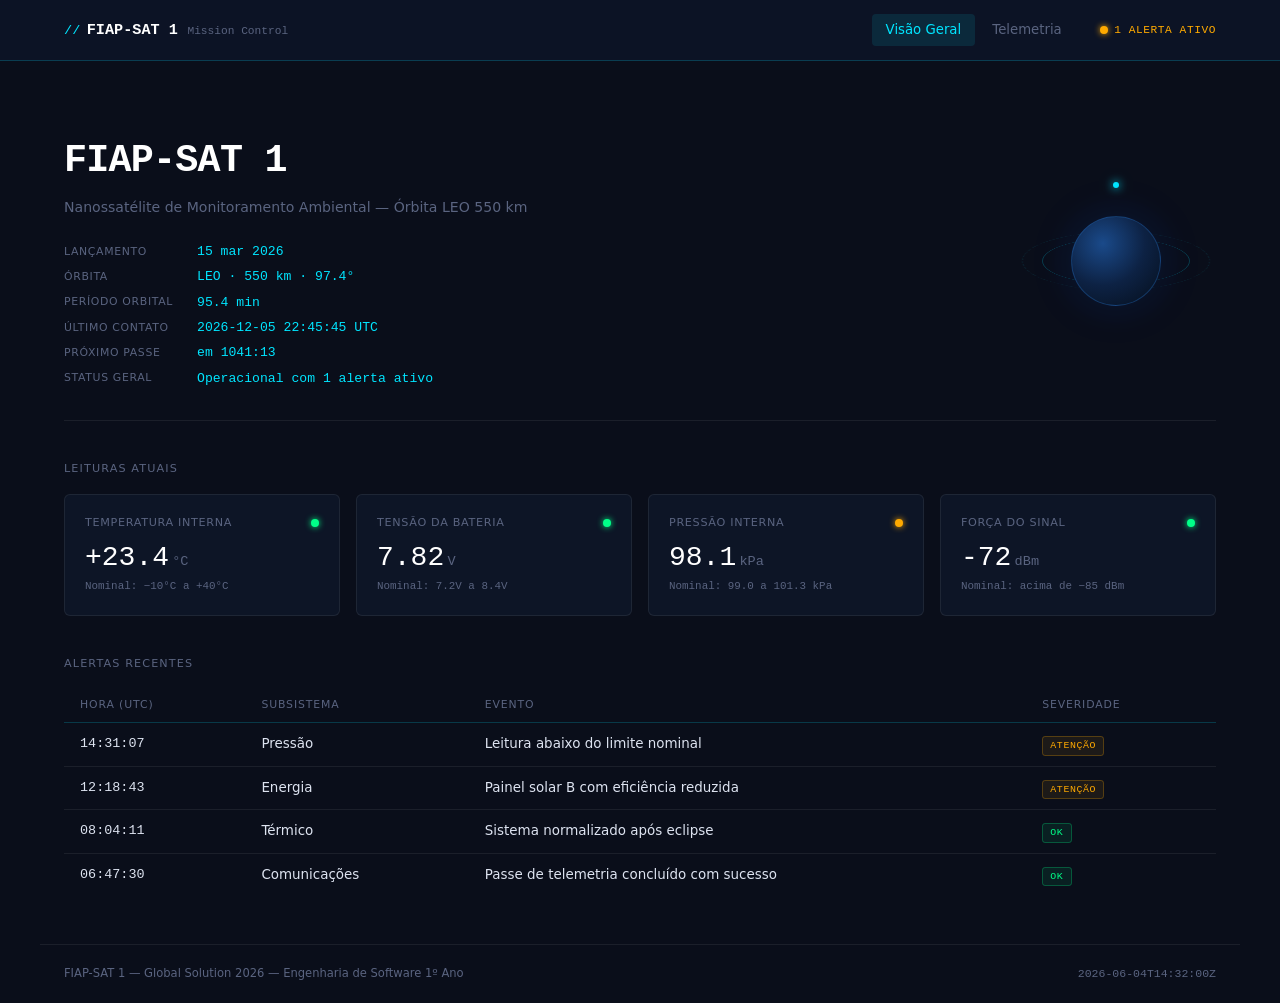
==== index.html @ 656cd411 "first commit" ====
<!DOCTYPE html>
<html lang="pt-BR">
<head>
    <meta charset="UTF-8">
    <meta name="viewport" content="width=device-width, initial-scale=1.0">
    <title>FIAP-SAT 1 — Mission Control</title>
    <link rel="stylesheet" href="css/style.css">
</head>
<body>

    <header class="site-header">
        <div class="header-inner">
            <div class="header-brand">
                <span class="brand-prefix">//</span>
                <strong>FIAP-SAT 1</strong>
                <span class="brand-sub">Mission Control</span>
            </div>
            <div class="header-right">
                <nav>
                    <a href="index.html" class="active">Visão Geral</a>
                    <a href="dashboard.html">Telemetria</a>
                </nav>
                <div class="mission-status">
                    <span class="dot dot-ok" id="status-dot"></span>
                    <span id="status-text">OPERACIONAL</span>
                </div>
            </div>
        </div>
    </header>

    <main>

        <section class="mission-hero">
            <div class="mission-info">
                <h1>FIAP-SAT 1</h1>
                <p class="mission-tagline">Nanossatélite de Monitoramento Ambiental &mdash; Órbita LEO 550 km</p>
                <dl class="mission-meta">
                    <dt>Lançamento</dt>
                    <dd>15 mar 2026</dd>
                    <dt>Órbita</dt>
                    <dd>LEO · 550 km · 97.4°</dd>
                    <dt>Período orbital</dt>
                    <dd>95.4 min</dd>
                    <dt>Último contato</dt>
                    <dd id="last-contact">2026-06-04 · 14:32 UTC</dd>
                    <dt>Próximo passe</dt>
                    <dd>em <span id="next-pass-countdown" class="countdown-val">--:--</span></dd>
                    <dt>Status geral</dt>
                    <dd>Operacional com 1 alerta ativo</dd>
                </dl>
            </div>
            <div class="globe-wrap" aria-hidden="true">
                <div class="globe-orbit"></div>
                <div class="globe-ring"></div>
                <div class="globe-earth"></div>
                <div class="globe-sat"></div>
            </div>
        </section>

        <section class="telemetry-summary">
            <h2>Leituras Atuais</h2>
            <div class="cards-grid">

                <article class="card">
                    <div class="card-head">
                        <span class="card-label">Temperatura Interna</span>
                        <span class="dot dot-ok" id="dot-temp"></span>
                    </div>
                    <p class="card-value"><span id="val-temp">+23.4</span><span class="unit">°C</span></p>
                    <p class="card-range">Nominal: &minus;10°C a +40°C</p>
                </article>

                <article class="card">
                    <div class="card-head">
                        <span class="card-label">Tensão da Bateria</span>
                        <span class="dot dot-ok" id="dot-volt"></span>
                    </div>
                    <p class="card-value"><span id="val-volt">7.82</span><span class="unit">V</span></p>
                    <p class="card-range">Nominal: 7.2V a 8.4V</p>
                </article>

                <article class="card">
                    <div class="card-head">
                        <span class="card-label">Pressão Interna</span>
                        <span class="dot dot-warn" id="dot-pres"></span>
                    </div>
                    <p class="card-value"><span id="val-pres">98.1</span><span class="unit">kPa</span></p>
                    <p class="card-range">Nominal: 99.0 a 101.3 kPa</p>
                </article>

                <article class="card">
                    <div class="card-head">
                        <span class="card-label">Força do Sinal</span>
                        <span class="dot dot-ok" id="dot-sig"></span>
                    </div>
                    <p class="card-value"><span id="val-sig">-72</span><span class="unit">dBm</span></p>
                    <p class="card-range">Nominal: acima de &minus;85 dBm</p>
                </article>

            </div>
        </section>

        <section class="recent-alerts">
            <h2>Alertas Recentes</h2>
            <table>
                <thead>
                    <tr>
                        <th>Hora (UTC)</th>
                        <th>Subsistema</th>
                        <th>Evento</th>
                        <th>Severidade</th>
                    </tr>
                </thead>
                <tbody>
                    <tr>
                        <td class="mono">14:31:07</td>
                        <td>Pressão</td>
                        <td>Leitura abaixo do limite nominal</td>
                        <td><span class="badge badge-warn">Atenção</span></td>
                    </tr>
                    <tr>
                        <td class="mono">12:18:43</td>
                        <td>Energia</td>
                        <td>Painel solar B com eficiência reduzida</td>
                        <td><span class="badge badge-warn">Atenção</span></td>
                    </tr>
                    <tr>
                        <td class="mono">08:04:11</td>
                        <td>Térmico</td>
                        <td>Sistema normalizado após eclipse</td>
                        <td><span class="badge badge-ok">OK</span></td>
                    </tr>
                    <tr>
                        <td class="mono">06:47:30</td>
                        <td>Comunicações</td>
                        <td>Passe de telemetria concluído com sucesso</td>
                        <td><span class="badge badge-ok">OK</span></td>
                    </tr>
                </tbody>
            </table>
        </section>

    </main>

    <footer class="site-footer">
        <p>FIAP-SAT 1 &mdash; Global Solution 2026 &mdash; Engenharia de Software 1º Ano</p>
        <p class="mono">2026-06-04T14:32:00Z</p>
    </footer>

    <script src="js/telemetry.js"></script>
</body>
</html>
---- css/style.css ----
:root {
    --bg: #0a0e1a;
    --bg-card: #0d1526;
    --cyan: #00e5ff;
    --cyan-dim: rgba(0, 229, 255, 0.1);
    --cyan-border: rgba(0, 229, 255, 0.2);
    --green: #00ff88;
    --red: #ff4444;
    --yellow: #ffaa00;
    --text: #dde3f0;
    --text-muted: #5a6480;
    --border: rgba(255, 255, 255, 0.07);
    --font-ui: 'Inter', system-ui, -apple-system, sans-serif;
    --font-mono: 'Space Mono', 'Courier New', monospace;
}

*, *::before, *::after {
    box-sizing: border-box;
    margin: 0;
    padding: 0;
}

body {
    font-family: var(--font-ui);
    background: var(--bg);
    color: var(--text);
    min-height: 100vh;
    display: flex;
    flex-direction: column;
    line-height: 1.5;
    font-size: 16px;
}

/* ========== HEADER ========== */

.site-header {
    background: rgba(13, 21, 38, 0.95);
    border-bottom: 1px solid var(--cyan-border);
    position: sticky;
    top: 0;
    z-index: 100;
    backdrop-filter: blur(8px);
}

.header-inner {
    max-width: 1200px;
    margin: 0 auto;
    padding: 0 1.5rem;
    height: 60px;
    display: flex;
    align-items: center;
    justify-content: space-between;
}

.header-brand {
    display: flex;
    align-items: baseline;
    gap: 0.4rem;
    font-family: var(--font-mono);
}

.brand-prefix { color: var(--cyan); font-size: 0.85rem; }
.header-brand strong { color: #fff; font-size: 0.95rem; }
.brand-sub {
    color: var(--text-muted);
    font-size: 0.7rem;
    margin-left: 0.2rem;
}

.header-right {
    display: flex;
    align-items: center;
    gap: 1.5rem;
}

nav {
    display: flex;
    gap: 0.2rem;
}

nav a {
    color: var(--text-muted);
    text-decoration: none;
    padding: 0.35rem 0.875rem;
    border-radius: 4px;
    font-size: 0.83rem;
    transition: color 0.15s, background 0.15s;
}

nav a:hover {
    color: var(--text);
    background: var(--cyan-dim);
}

nav a.active {
    color: var(--cyan);
    background: var(--cyan-dim);
}

.mission-status {
    display: flex;
    align-items: center;
    gap: 0.4rem;
    font-family: var(--font-mono);
    font-size: 0.7rem;
    color: var(--green);
    letter-spacing: 0.05em;
}

/* ========== MAIN ========== */

main {
    flex: 1;
    max-width: 1200px;
    margin: 0 auto;
    padding: 2rem 1.5rem;
    width: 100%;
}

/* ========== FOOTER ========== */

.site-footer {
    border-top: 1px solid var(--border);
    padding: 1.25rem 1.5rem;
    display: flex;
    justify-content: space-between;
    align-items: center;
    font-size: 0.72rem;
    color: var(--text-muted);
    max-width: 1200px;
    margin: 0 auto;
    width: 100%;
}

/* ========== UTILITIES ========== */

.mono { font-family: var(--font-mono); }
.muted { color: var(--text-muted); }

.dot {
    width: 8px;
    height: 8px;
    border-radius: 50%;
    display: inline-block;
    flex-shrink: 0;
}

.dot-ok   { background: var(--green);  box-shadow: 0 0 6px var(--green); }
.dot-warn { background: var(--yellow); box-shadow: 0 0 6px var(--yellow); }
.dot-crit { background: var(--red);    box-shadow: 0 0 8px var(--red); }

.badge {
    font-family: var(--font-mono);
    font-size: 0.62rem;
    padding: 0.2rem 0.45rem;
    border-radius: 3px;
    text-transform: uppercase;
    letter-spacing: 0.06em;
}

.badge-ok   { background: rgba(0, 255, 136, 0.08); color: var(--green);  border: 1px solid rgba(0, 255, 136, 0.25); }
.badge-warn { background: rgba(255, 170, 0, 0.08);  color: var(--yellow); border: 1px solid rgba(255, 170, 0, 0.25); }
.badge-crit { background: rgba(255, 68, 68, 0.08);  color: var(--red);    border: 1px solid rgba(255, 68, 68, 0.25); }

/* ========== TABLES ========== */

table {
    width: 100%;
    border-collapse: collapse;
    font-size: 0.84rem;
}

thead tr { border-bottom: 1px solid var(--cyan-border); }

th {
    text-align: left;
    padding: 0.55rem 1rem;
    font-size: 0.68rem;
    text-transform: uppercase;
    letter-spacing: 0.08em;
    color: var(--text-muted);
    font-weight: 500;
}

td {
    padding: 0.7rem 1rem;
    border-bottom: 1px solid var(--border);
}

tbody tr:last-child td { border-bottom: none; }
tbody tr:hover { background: var(--bg-card); }

/* ========== INDEX — HERO ========== */

.mission-hero {
    display: flex;
    align-items: center;
    justify-content: space-between;
    gap: 3rem;
    padding: 2.5rem 0 2rem;
    border-bottom: 1px solid var(--border);
    margin-bottom: 2.5rem;
}

.mission-info h1 {
    font-family: var(--font-mono);
    font-size: 2.4rem;
    color: #fff;
    letter-spacing: -0.02em;
    margin-bottom: 0.4rem;
}

.mission-tagline {
    color: var(--text-muted);
    font-size: 0.88rem;
    margin-bottom: 1.5rem;
}

.mission-meta {
    display: grid;
    grid-template-columns: auto 1fr;
    gap: 0.35rem 1.5rem;
}

.mission-meta dt {
    font-size: 0.68rem;
    text-transform: uppercase;
    letter-spacing: 0.06em;
    color: var(--text-muted);
    display: flex;
    align-items: center;
}

.mission-meta dd {
    font-family: var(--font-mono);
    font-size: 0.82rem;
    color: var(--cyan);
}

/* Globe visual (CSS only) */
.globe-wrap {
    position: relative;
    width: 200px;
    height: 200px;
    flex-shrink: 0;
}

.globe-earth {
    position: absolute;
    top: 50%;
    left: 50%;
    transform: translate(-50%, -50%);
    width: 90px;
    height: 90px;
    border-radius: 50%;
    background: radial-gradient(circle at 35% 30%, #1a4a8a, #0d2244, #050e1a);
    border: 1px solid rgba(30, 90, 160, 0.5);
    box-shadow: 0 0 40px rgba(0, 100, 255, 0.12), 0 0 80px rgba(0, 100, 255, 0.04);
}

.globe-ring {
    position: absolute;
    top: 50%;
    left: 50%;
    transform: translate(-50%, -50%) rotateX(72deg);
    width: 148px;
    height: 148px;
    border-radius: 50%;
    border: 1px solid rgba(0, 229, 255, 0.22);
}

.globe-orbit {
    position: absolute;
    top: 50%;
    left: 50%;
    transform: translate(-50%, -50%) rotateX(72deg) rotateZ(28deg);
    width: 188px;
    height: 188px;
    border-radius: 50%;
    border: 1px dashed rgba(0, 229, 255, 0.1);
}

.globe-sat {
    position: absolute;
    top: 21px;
    left: 50%;
    transform: translateX(-50%);
    width: 6px;
    height: 6px;
    border-radius: 50%;
    background: var(--cyan);
    box-shadow: 0 0 8px var(--cyan), 0 0 16px rgba(0, 229, 255, 0.4);
}

/* ========== INDEX — CARDS ========== */

.telemetry-summary { margin-bottom: 2.5rem; }

.telemetry-summary h2,
.recent-alerts h2,
.dash-section-title {
    font-size: 0.7rem;
    text-transform: uppercase;
    letter-spacing: 0.1em;
    color: var(--text-muted);
    font-weight: 500;
    margin-bottom: 1rem;
}

.cards-grid {
    display: grid;
    grid-template-columns: repeat(4, 1fr);
    gap: 1rem;
}

.card {
    background: var(--bg-card);
    border: 1px solid var(--border);
    border-radius: 6px;
    padding: 1.25rem;
}

.card-head {
    display: flex;
    justify-content: space-between;
    align-items: center;
    margin-bottom: 0.75rem;
}

.card-label {
    font-size: 0.7rem;
    text-transform: uppercase;
    letter-spacing: 0.06em;
    color: var(--text-muted);
}

.card-value {
    font-family: var(--font-mono);
    font-size: 1.75rem;
    color: #fff;
    line-height: 1;
    margin-bottom: 0.4rem;
}

.card-value .unit {
    font-size: 0.85rem;
    color: var(--text-muted);
    margin-left: 0.2rem;
}

.card-range {
    font-size: 0.68rem;
    color: var(--text-muted);
    font-family: var(--font-mono);
}

/* ========== INDEX — ALERTS ========== */

.recent-alerts { margin-bottom: 1rem; }

/* ========== DASHBOARD ========== */

.dash-header {
    padding: 1.5rem 0 1.25rem;
    border-bottom: 1px solid var(--border);
    margin-bottom: 1.5rem;
    display: flex;
    justify-content: space-between;
    align-items: center;
}

.dash-header h1 {
    font-size: 1.2rem;
    color: #fff;
    font-weight: 500;
}

.subsystems-grid {
    display: grid;
    grid-template-columns: repeat(2, 1fr);
    gap: 1rem;
    margin-bottom: 2rem;
}

.subsystem {
    background: var(--bg-card);
    border: 1px solid var(--border);
    border-radius: 6px;
    padding: 1.25rem;
}

.subsystem h2 {
    font-size: 0.7rem;
    text-transform: uppercase;
    letter-spacing: 0.1em;
    color: var(--cyan);
    font-weight: 500;
    border-bottom: 1px solid var(--border);
    padding-bottom: 0.6rem;
    margin-bottom: 0.75rem;
}

.readings {
    display: flex;
    flex-direction: column;
}

.reading {
    display: flex;
    align-items: center;
    gap: 1rem;
    padding: 0.55rem 0;
    border-bottom: 1px solid var(--border);
}

.reading:last-child { border-bottom: none; }

.reading-label {
    flex: 1;
    font-size: 0.8rem;
    color: var(--text-muted);
}

.reading-value {
    font-family: var(--font-mono);
    font-size: 0.84rem;
    color: #fff;
    min-width: 90px;
    text-align: right;
}

.tlog { margin-top: 0.5rem; }

/* ========== BUTTONS ========== */

.btn {
    font-family: var(--font-mono);
    font-size: 0.72rem;
    letter-spacing: 0.06em;
    text-transform: uppercase;
    padding: 0.4rem 1rem;
    border-radius: 4px;
    border: 1px solid;
    cursor: pointer;
    transition: background 0.15s, opacity 0.15s;
    background: transparent;
    white-space: nowrap;
}

.btn:disabled {
    opacity: 0.35;
    cursor: not-allowed;
}

.btn-danger {
    color: var(--red);
    border-color: rgba(255, 68, 68, 0.35);
}

.btn-danger:hover:not(:disabled) {
    background: rgba(255, 68, 68, 0.08);
}

.btn-ghost {
    color: var(--text-muted);
    border-color: var(--border);
}

.btn-ghost:hover:not(:disabled) {
    color: var(--text);
    background: var(--cyan-dim);
    border-color: var(--cyan-border);
}

/* ========== ACTION BAR ========== */

.action-bar {
    display: flex;
    align-items: center;
    gap: 0.875rem;
}

.next-pass-box {
    font-family: var(--font-mono);
    font-size: 0.72rem;
    color: var(--text-muted);
    white-space: nowrap;
}

.countdown-val {
    color: var(--cyan);
}
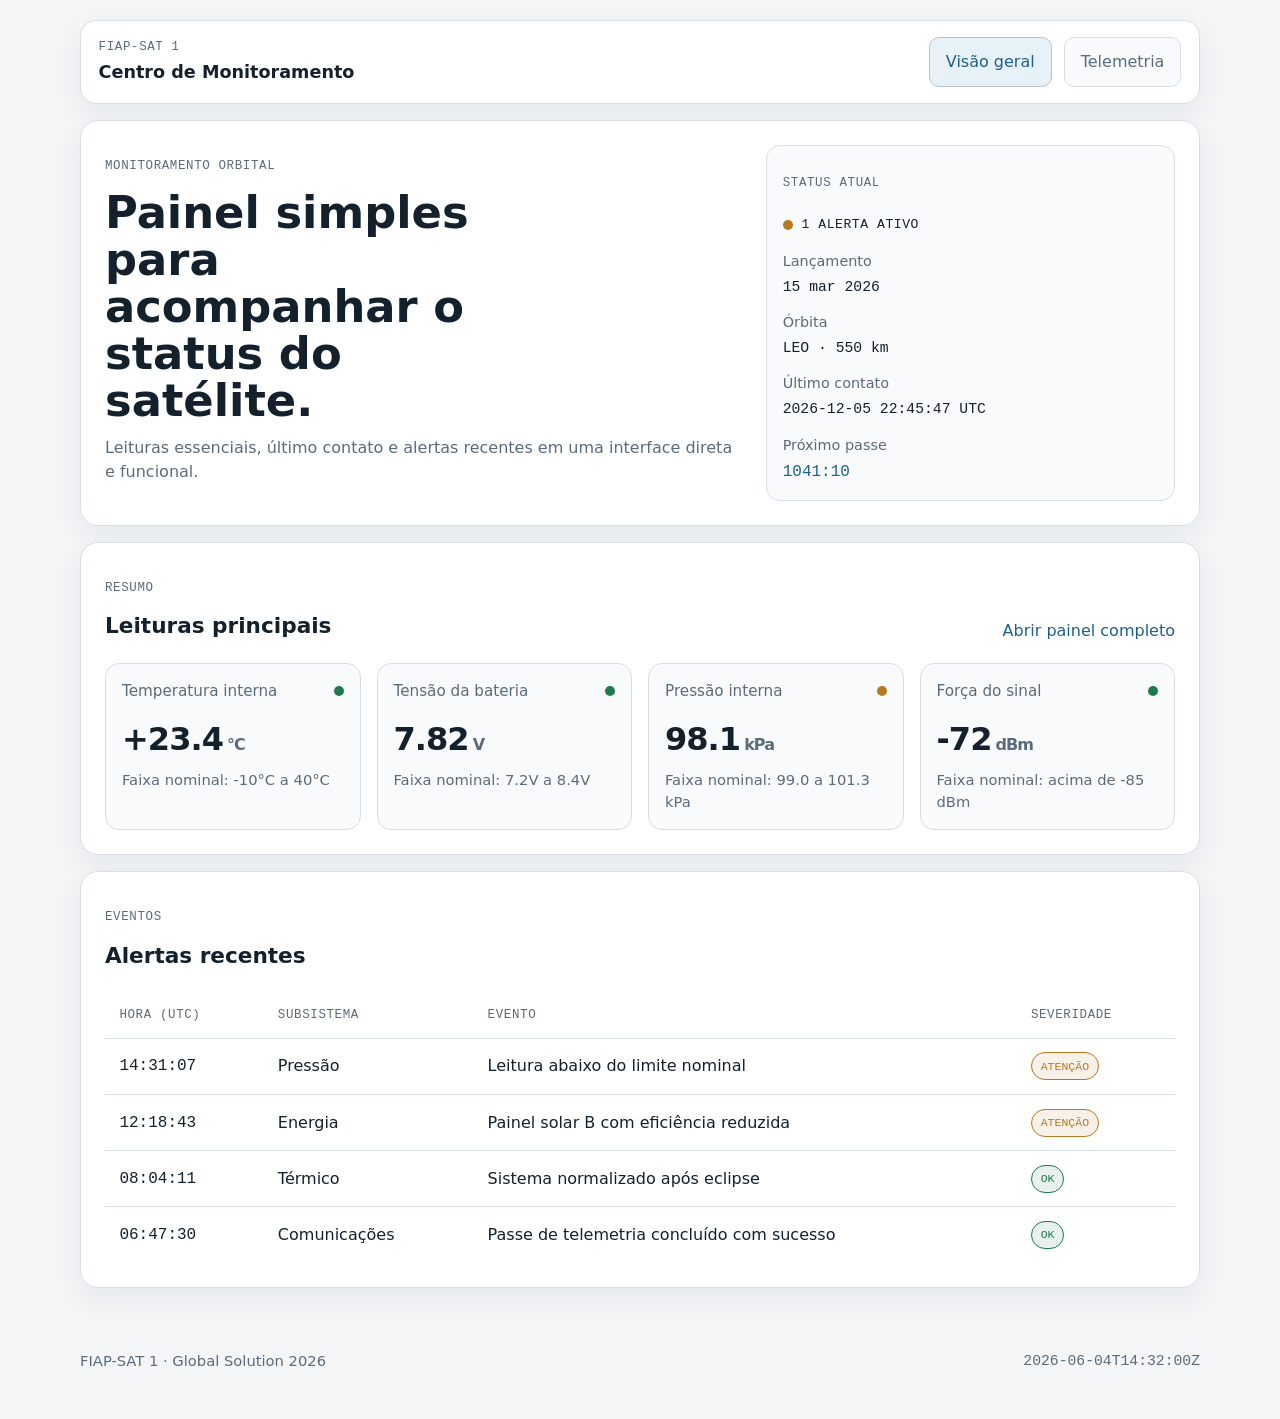
==== commit 9457dc6f: "ajusta layout e melhora a semantica do projeto" ====
--- a/index.html
+++ b/index.html
@@ -3,148 +3,161 @@
 <head>
     <meta charset="UTF-8">
     <meta name="viewport" content="width=device-width, initial-scale=1.0">
-    <title>FIAP-SAT 1 — Mission Control</title>
+    <title>FIAP-SAT 1 | Visão Geral</title>
+    <link rel="icon" href="data:image/svg+xml,%3Csvg xmlns='http://www.w3.org/2000/svg' viewBox='0 0 32 32'%3E%3Crect width='32' height='32' rx='8' fill='%2314202b'/%3E%3Cpath d='M8 16h16M16 8v16' stroke='%23ffffff' stroke-width='2' stroke-linecap='round'/%3E%3C/svg%3E">
     <link rel="stylesheet" href="css/style.css">
 </head>
 <body>
-
+    <a class="skip-link" href="#conteudo-principal">Pular para o conteúdo principal</a>
     <header class="site-header">
         <div class="header-inner">
             <div class="header-brand">
-                <span class="brand-prefix">//</span>
-                <strong>FIAP-SAT 1</strong>
-                <span class="brand-sub">Mission Control</span>
+                <span class="brand-kicker">FIAP-SAT 1</span>
+                <strong>Centro de Monitoramento</strong>
             </div>
-            <div class="header-right">
-                <nav>
-                    <a href="index.html" class="active">Visão Geral</a>
-                    <a href="dashboard.html">Telemetria</a>
-                </nav>
-                <div class="mission-status">
+            <nav class="site-nav" aria-label="Navegação principal">
+                <a href="index.html" class="active">Visão geral</a>
+                <a href="dashboard.html">Telemetria</a>
+            </nav>
+        </div>
+    </header>
+
+    <main class="page-shell" id="conteudo-principal">
+        <section class="hero-panel" aria-labelledby="titulo-visao-geral">
+            <div class="hero-copy">
+                <p class="section-kicker">Monitoramento orbital</p>
+                <h1 id="titulo-visao-geral">Painel simples para acompanhar o status do satélite.</h1>
+                <p class="hero-text">Leituras essenciais, último contato e alertas recentes em uma interface direta e funcional.</p>
+            </div>
+
+            <aside class="hero-status">
+                <p class="status-label">Status atual</p>
+                <div class="mission-status mission-status-box" role="status" aria-live="polite">
                     <span class="dot dot-ok" id="status-dot"></span>
                     <span id="status-text">OPERACIONAL</span>
                 </div>
+                <dl class="meta-list">
+                    <div>
+                        <dt>Lançamento</dt>
+                        <dd>15 mar 2026</dd>
+                    </div>
+                    <div>
+                        <dt>Órbita</dt>
+                        <dd>LEO · 550 km</dd>
+                    </div>
+                    <div>
+                        <dt>Último contato</dt>
+                        <dd><time id="last-contact" datetime="2026-06-04T14:32:00Z">2026-06-04 14:32:00 UTC</time></dd>
+                    </div>
+                    <div>
+                        <dt>Próximo passe</dt>
+                        <dd><span id="next-pass-countdown" class="countdown-val">--:--</span></dd>
+                    </div>
+                </dl>
+            </aside>
+        </section>
+
+        <section class="content-section" aria-labelledby="titulo-leituras-principais">
+            <div class="section-heading">
+                <div>
+                    <p class="section-kicker">Resumo</p>
+                    <h2 id="titulo-leituras-principais">Leituras principais</h2>
+                </div>
+                <a class="text-link" href="dashboard.html">Abrir painel completo</a>
             </div>
-        </div>
-    </header>
 
-    <main>
+            <div class="cards-grid">
+                <article class="stat-card">
+                    <div class="stat-head">
+                        <span>Temperatura interna</span>
+                        <span class="dot dot-ok" id="dot-temp"></span>
+                    </div>
+                    <p class="stat-value"><span id="val-temp">+23.4</span><span class="unit">°C</span></p>
+                    <p class="stat-note">Faixa nominal: -10°C a 40°C</p>
+                </article>
 
-        <section class="mission-hero">
-            <div class="mission-info">
-                <h1>FIAP-SAT 1</h1>
-                <p class="mission-tagline">Nanossatélite de Monitoramento Ambiental &mdash; Órbita LEO 550 km</p>
-                <dl class="mission-meta">
-                    <dt>Lançamento</dt>
-                    <dd>15 mar 2026</dd>
-                    <dt>Órbita</dt>
-                    <dd>LEO · 550 km · 97.4°</dd>
-                    <dt>Período orbital</dt>
-                    <dd>95.4 min</dd>
-                    <dt>Último contato</dt>
-                    <dd id="last-contact">2026-06-04 · 14:32 UTC</dd>
-                    <dt>Próximo passe</dt>
-                    <dd>em <span id="next-pass-countdown" class="countdown-val">--:--</span></dd>
-                    <dt>Status geral</dt>
-                    <dd>Operacional com 1 alerta ativo</dd>
-                </dl>
-            </div>
-            <div class="globe-wrap" aria-hidden="true">
-                <div class="globe-orbit"></div>
-                <div class="globe-ring"></div>
-                <div class="globe-earth"></div>
-                <div class="globe-sat"></div>
+                <article class="stat-card">
+                    <div class="stat-head">
+                        <span>Tensão da bateria</span>
+                        <span class="dot dot-ok" id="dot-volt"></span>
+                    </div>
+                    <p class="stat-value"><span id="val-volt">7.82</span><span class="unit">V</span></p>
+                    <p class="stat-note">Faixa nominal: 7.2V a 8.4V</p>
+                </article>
+
+                <article class="stat-card">
+                    <div class="stat-head">
+                        <span>Pressão interna</span>
+                        <span class="dot dot-warn" id="dot-pres"></span>
+                    </div>
+                    <p class="stat-value"><span id="val-pres">98.1</span><span class="unit">kPa</span></p>
+                    <p class="stat-note">Faixa nominal: 99.0 a 101.3 kPa</p>
+                </article>
+
+                <article class="stat-card">
+                    <div class="stat-head">
+                        <span>Força do sinal</span>
+                        <span class="dot dot-ok" id="dot-sig"></span>
+                    </div>
+                    <p class="stat-value"><span id="val-sig">-72</span><span class="unit">dBm</span></p>
+                    <p class="stat-note">Faixa nominal: acima de -85 dBm</p>
+                </article>
             </div>
         </section>
 
-        <section class="telemetry-summary">
-            <h2>Leituras Atuais</h2>
-            <div class="cards-grid">
+        <section class="content-section" aria-labelledby="titulo-alertas-recentes">
+            <div class="section-heading">
+                <div>
+                    <p class="section-kicker">Eventos</p>
+                    <h2 id="titulo-alertas-recentes">Alertas recentes</h2>
+                </div>
+            </div>
 
-                <article class="card">
-                    <div class="card-head">
-                        <span class="card-label">Temperatura Interna</span>
-                        <span class="dot dot-ok" id="dot-temp"></span>
-                    </div>
-                    <p class="card-value"><span id="val-temp">+23.4</span><span class="unit">°C</span></p>
-                    <p class="card-range">Nominal: &minus;10°C a +40°C</p>
-                </article>
-
-                <article class="card">
-                    <div class="card-head">
-                        <span class="card-label">Tensão da Bateria</span>
-                        <span class="dot dot-ok" id="dot-volt"></span>
-                    </div>
-                    <p class="card-value"><span id="val-volt">7.82</span><span class="unit">V</span></p>
-                    <p class="card-range">Nominal: 7.2V a 8.4V</p>
-                </article>
-
-                <article class="card">
-                    <div class="card-head">
-                        <span class="card-label">Pressão Interna</span>
-                        <span class="dot dot-warn" id="dot-pres"></span>
-                    </div>
-                    <p class="card-value"><span id="val-pres">98.1</span><span class="unit">kPa</span></p>
-                    <p class="card-range">Nominal: 99.0 a 101.3 kPa</p>
-                </article>
-
-                <article class="card">
-                    <div class="card-head">
-                        <span class="card-label">Força do Sinal</span>
-                        <span class="dot dot-ok" id="dot-sig"></span>
-                    </div>
-                    <p class="card-value"><span id="val-sig">-72</span><span class="unit">dBm</span></p>
-                    <p class="card-range">Nominal: acima de &minus;85 dBm</p>
-                </article>
-
+            <div class="table-wrap">
+                <table>
+                    <caption class="sr-only">Tabela com os alertas mais recentes registrados pelo satélite</caption>
+                    <thead>
+                        <tr>
+                            <th>Hora (UTC)</th>
+                            <th>Subsistema</th>
+                            <th>Evento</th>
+                            <th>Severidade</th>
+                        </tr>
+                    </thead>
+                    <tbody>
+                        <tr>
+                            <td class="mono"><time datetime="2026-06-04T14:31:07Z">14:31:07</time></td>
+                            <td>Pressão</td>
+                            <td>Leitura abaixo do limite nominal</td>
+                            <td><span class="badge badge-warn">Atenção</span></td>
+                        </tr>
+                        <tr>
+                            <td class="mono"><time datetime="2026-06-04T12:18:43Z">12:18:43</time></td>
+                            <td>Energia</td>
+                            <td>Painel solar B com eficiência reduzida</td>
+                            <td><span class="badge badge-warn">Atenção</span></td>
+                        </tr>
+                        <tr>
+                            <td class="mono"><time datetime="2026-06-04T08:04:11Z">08:04:11</time></td>
+                            <td>Térmico</td>
+                            <td>Sistema normalizado após eclipse</td>
+                            <td><span class="badge badge-ok">OK</span></td>
+                        </tr>
+                        <tr>
+                            <td class="mono"><time datetime="2026-06-04T06:47:30Z">06:47:30</time></td>
+                            <td>Comunicações</td>
+                            <td>Passe de telemetria concluído com sucesso</td>
+                            <td><span class="badge badge-ok">OK</span></td>
+                        </tr>
+                    </tbody>
+                </table>
             </div>
         </section>
-
-        <section class="recent-alerts">
-            <h2>Alertas Recentes</h2>
-            <table>
-                <thead>
-                    <tr>
-                        <th>Hora (UTC)</th>
-                        <th>Subsistema</th>
-                        <th>Evento</th>
-                        <th>Severidade</th>
-                    </tr>
-                </thead>
-                <tbody>
-                    <tr>
-                        <td class="mono">14:31:07</td>
-                        <td>Pressão</td>
-                        <td>Leitura abaixo do limite nominal</td>
-                        <td><span class="badge badge-warn">Atenção</span></td>
-                    </tr>
-                    <tr>
-                        <td class="mono">12:18:43</td>
-                        <td>Energia</td>
-                        <td>Painel solar B com eficiência reduzida</td>
-                        <td><span class="badge badge-warn">Atenção</span></td>
-                    </tr>
-                    <tr>
-                        <td class="mono">08:04:11</td>
-                        <td>Térmico</td>
-                        <td>Sistema normalizado após eclipse</td>
-                        <td><span class="badge badge-ok">OK</span></td>
-                    </tr>
-                    <tr>
-                        <td class="mono">06:47:30</td>
-                        <td>Comunicações</td>
-                        <td>Passe de telemetria concluído com sucesso</td>
-                        <td><span class="badge badge-ok">OK</span></td>
-                    </tr>
-                </tbody>
-            </table>
-        </section>
-
     </main>
 
     <footer class="site-footer">
-        <p>FIAP-SAT 1 &mdash; Global Solution 2026 &mdash; Engenharia de Software 1º Ano</p>
-        <p class="mono">2026-06-04T14:32:00Z</p>
+        <p>FIAP-SAT 1 · Global Solution 2026</p>
+        <p class="mono"><time datetime="2026-06-04T14:32:00Z">2026-06-04T14:32:00Z</time></p>
     </footer>
 
     <script src="js/telemetry.js"></script>
--- a/css/style.css
+++ b/css/style.css
@@ -1,492 +1,548 @@
 :root {
-    --bg: #0a0e1a;
-    --bg-card: #0d1526;
-    --cyan: #00e5ff;
-    --cyan-dim: rgba(0, 229, 255, 0.1);
-    --cyan-border: rgba(0, 229, 255, 0.2);
-    --green: #00ff88;
-    --red: #ff4444;
-    --yellow: #ffaa00;
-    --text: #dde3f0;
-    --text-muted: #5a6480;
-    --border: rgba(255, 255, 255, 0.07);
-    --font-ui: 'Inter', system-ui, -apple-system, sans-serif;
-    --font-mono: 'Space Mono', 'Courier New', monospace;
-}
-
-*, *::before, *::after {
+    --bg: #f3f5f7;
+    --surface: #ffffff;
+    --surface-alt: #f8fafb;
+    --border: #d8dee6;
+    --border-strong: #b8c2cf;
+    --text: #14202b;
+    --text-muted: #5c6b79;
+    --accent: #1f5f8b;
+    --accent-soft: #e7f1f8;
+    --ok: #1f7a4c;
+    --warn: #b7791f;
+    --crit: #b42318;
+    --shadow: 0 10px 30px rgba(20, 32, 43, 0.06);
+    --font-ui: system-ui, -apple-system, BlinkMacSystemFont, "Segoe UI", sans-serif;
+    --font-mono: "SFMono-Regular", Consolas, "Liberation Mono", Menlo, monospace;
+}
+
+@media (prefers-color-scheme: dark) {
+    :root {
+        --bg: #0f1419;
+        --surface: #161d24;
+        --surface-alt: #111920;
+        --border: #273341;
+        --border-strong: #39506a;
+        --text: #edf2f7;
+        --text-muted: #9cafc1;
+        --accent: #7db2d9;
+        --accent-soft: rgba(125, 178, 217, 0.12);
+        --ok: #56c288;
+        --warn: #e7b15a;
+        --crit: #f97066;
+        --shadow: none;
+    }
+}
+
+*,
+*::before,
+*::after {
     box-sizing: border-box;
+}
+
+html {
+    color-scheme: light dark;
+}
+
+body {
     margin: 0;
-    padding: 0;
-}
-
-body {
-    font-family: var(--font-ui);
+    min-height: 100vh;
     background: var(--bg);
     color: var(--text);
-    min-height: 100vh;
+    font-family: var(--font-ui);
+    font-size: 16px;
+    line-height: 1.5;
+}
+
+.skip-link {
+    position: absolute;
+    left: 1rem;
+    top: -3rem;
+    z-index: 1000;
+    padding: 0.75rem 1rem;
+    border-radius: 10px;
+    background: var(--text);
+    color: var(--surface);
+    text-decoration: none;
+}
+
+.skip-link:focus {
+    top: 1rem;
+}
+
+a,
+button,
+input,
+select,
+textarea {
+    font: inherit;
+}
+
+a {
+    color: inherit;
+}
+
+a:focus-visible,
+button:focus-visible {
+    outline: 3px solid var(--accent);
+    outline-offset: 3px;
+}
+
+.site-header,
+.page-shell,
+.site-footer {
+    width: min(1120px, calc(100% - 2rem));
+    margin: 0 auto;
+}
+
+.site-header {
+    padding: 1.25rem 0 0;
+}
+
+.header-inner {
     display: flex;
     flex-direction: column;
-    line-height: 1.5;
-    font-size: 16px;
-}
-
-/* ========== HEADER ========== */
-
-.site-header {
-    background: rgba(13, 21, 38, 0.95);
-    border-bottom: 1px solid var(--cyan-border);
-    position: sticky;
-    top: 0;
-    z-index: 100;
-    backdrop-filter: blur(8px);
-}
-
-.header-inner {
-    max-width: 1200px;
-    margin: 0 auto;
-    padding: 0 1.5rem;
-    height: 60px;
+    gap: 1rem;
+    padding: 1rem 1.1rem;
+    background: var(--surface);
+    border: 1px solid var(--border);
+    border-radius: 16px;
+    box-shadow: var(--shadow);
+}
+
+.header-brand {
+    display: flex;
+    flex-direction: column;
+    gap: 0.15rem;
+}
+
+.brand-kicker,
+.section-kicker,
+.status-label,
+.label-inline {
+    font-family: var(--font-mono);
+    font-size: 0.78rem;
+    color: var(--text-muted);
+    text-transform: uppercase;
+    letter-spacing: 0.05em;
+}
+
+.header-brand strong {
+    font-size: 1.1rem;
+    font-weight: 600;
+}
+
+.site-nav {
+    display: grid;
+    grid-template-columns: repeat(2, minmax(0, 1fr));
+    gap: 0.75rem;
+}
+
+.site-nav a {
+    display: inline-flex;
+    align-items: center;
+    justify-content: center;
+    min-height: 44px;
+    padding: 0.75rem 1rem;
+    border: 1px solid var(--border);
+    border-radius: 10px;
+    text-decoration: none;
+    color: var(--text-muted);
+    background: var(--surface-alt);
+}
+
+.site-nav a.active {
+    color: var(--accent);
+    border-color: var(--border-strong);
+    background: var(--accent-soft);
+}
+
+.page-shell {
+    padding: 1rem 0 2rem;
+}
+
+.hero-panel,
+.dashboard-hero,
+.content-section {
+    background: var(--surface);
+    border: 1px solid var(--border);
+    border-radius: 18px;
+    box-shadow: var(--shadow);
+}
+
+.hero-panel,
+.dashboard-hero {
+    display: grid;
+    gap: 1.5rem;
+    padding: 1.5rem;
+    margin-bottom: 1rem;
+}
+
+.hero-copy h1,
+.dashboard-hero h1 {
+    margin: 0.4rem 0 0.75rem;
+    font-size: clamp(1.8rem, 4vw, 2.8rem);
+    line-height: 1.05;
+    max-width: 12ch;
+}
+
+.hero-text {
+    margin: 0;
+    color: var(--text-muted);
+    max-width: 64ch;
+}
+
+.hero-status {
+    padding: 1rem;
+    border: 1px solid var(--border);
+    border-radius: 14px;
+    background: var(--surface-alt);
+}
+
+.mission-status {
+    display: inline-flex;
+    align-items: center;
+    gap: 0.55rem;
+    font-family: var(--font-mono);
+    font-size: 0.82rem;
+    letter-spacing: 0.04em;
+}
+
+.mission-status-box {
+    margin: 0.6rem 0 1rem;
+}
+
+.meta-list {
+    display: grid;
+    gap: 0.9rem;
+    margin: 0;
+}
+
+.meta-list div {
+    display: grid;
+    gap: 0.2rem;
+}
+
+.meta-list dt {
+    font-size: 0.9rem;
+    color: var(--text-muted);
+}
+
+.meta-list dd {
+    margin: 0;
+    font-family: var(--font-mono);
+    font-size: 0.92rem;
+}
+
+.content-section {
+    padding: 1.5rem;
+    margin-bottom: 1rem;
+}
+
+.section-heading {
+    display: flex;
+    flex-direction: column;
+    gap: 0.75rem;
+    margin-bottom: 1.25rem;
+}
+
+.section-heading h2 {
+    margin: 0.25rem 0 0;
+    font-size: 1.35rem;
+}
+
+.text-link {
+    color: var(--accent);
+    text-decoration: none;
+}
+
+.cards-grid,
+.subsystems-grid {
+    display: grid;
+    gap: 1rem;
+}
+
+.stat-card,
+.subsystem {
+    border: 1px solid var(--border);
+    border-radius: 14px;
+    background: var(--surface-alt);
+    padding: 1rem;
+}
+
+.stat-head,
+.reading {
     display: flex;
     align-items: center;
     justify-content: space-between;
-}
-
-.header-brand {
-    display: flex;
-    align-items: baseline;
-    gap: 0.4rem;
-    font-family: var(--font-mono);
-}
-
-.brand-prefix { color: var(--cyan); font-size: 0.85rem; }
-.header-brand strong { color: #fff; font-size: 0.95rem; }
-.brand-sub {
-    color: var(--text-muted);
-    font-size: 0.7rem;
-    margin-left: 0.2rem;
-}
-
-.header-right {
-    display: flex;
-    align-items: center;
-    gap: 1.5rem;
-}
-
-nav {
-    display: flex;
-    gap: 0.2rem;
-}
-
-nav a {
-    color: var(--text-muted);
-    text-decoration: none;
-    padding: 0.35rem 0.875rem;
-    border-radius: 4px;
-    font-size: 0.83rem;
-    transition: color 0.15s, background 0.15s;
-}
-
-nav a:hover {
-    color: var(--text);
-    background: var(--cyan-dim);
-}
-
-nav a.active {
-    color: var(--cyan);
-    background: var(--cyan-dim);
-}
-
-.mission-status {
-    display: flex;
-    align-items: center;
-    gap: 0.4rem;
-    font-family: var(--font-mono);
-    font-size: 0.7rem;
-    color: var(--green);
-    letter-spacing: 0.05em;
-}
-
-/* ========== MAIN ========== */
-
-main {
-    flex: 1;
-    max-width: 1200px;
-    margin: 0 auto;
-    padding: 2rem 1.5rem;
-    width: 100%;
-}
-
-/* ========== FOOTER ========== */
-
-.site-footer {
-    border-top: 1px solid var(--border);
-    padding: 1.25rem 1.5rem;
-    display: flex;
-    justify-content: space-between;
-    align-items: center;
-    font-size: 0.72rem;
-    color: var(--text-muted);
-    max-width: 1200px;
-    margin: 0 auto;
-    width: 100%;
-}
-
-/* ========== UTILITIES ========== */
-
-.mono { font-family: var(--font-mono); }
-.muted { color: var(--text-muted); }
-
-.dot {
-    width: 8px;
-    height: 8px;
-    border-radius: 50%;
-    display: inline-block;
-    flex-shrink: 0;
-}
-
-.dot-ok   { background: var(--green);  box-shadow: 0 0 6px var(--green); }
-.dot-warn { background: var(--yellow); box-shadow: 0 0 6px var(--yellow); }
-.dot-crit { background: var(--red);    box-shadow: 0 0 8px var(--red); }
-
-.badge {
-    font-family: var(--font-mono);
-    font-size: 0.62rem;
-    padding: 0.2rem 0.45rem;
-    border-radius: 3px;
-    text-transform: uppercase;
-    letter-spacing: 0.06em;
-}
-
-.badge-ok   { background: rgba(0, 255, 136, 0.08); color: var(--green);  border: 1px solid rgba(0, 255, 136, 0.25); }
-.badge-warn { background: rgba(255, 170, 0, 0.08);  color: var(--yellow); border: 1px solid rgba(255, 170, 0, 0.25); }
-.badge-crit { background: rgba(255, 68, 68, 0.08);  color: var(--red);    border: 1px solid rgba(255, 68, 68, 0.25); }
-
-/* ========== TABLES ========== */
+    gap: 0.75rem;
+}
+
+.stat-head {
+    color: var(--text-muted);
+    font-size: 0.95rem;
+}
+
+.stat-value {
+    margin: 0.8rem 0 0.35rem;
+    font-size: 2rem;
+    font-weight: 700;
+    letter-spacing: -0.03em;
+}
+
+.unit {
+    margin-left: 0.25rem;
+    font-size: 1rem;
+    color: var(--text-muted);
+}
+
+.stat-note {
+    margin: 0;
+    color: var(--text-muted);
+    font-size: 0.92rem;
+}
+
+.subsystem h3 {
+    margin: 0 0 1rem;
+    font-size: 1rem;
+}
+
+.readings {
+    display: grid;
+    gap: 0.75rem;
+}
+
+.reading {
+    min-height: 44px;
+    padding-top: 0.15rem;
+    padding-bottom: 0.15rem;
+    border-bottom: 1px solid var(--border);
+}
+
+.reading:last-child {
+    border-bottom: 0;
+}
+
+.reading-label {
+    color: var(--text-muted);
+}
+
+.reading-value,
+.mono {
+    font-family: var(--font-mono);
+}
+
+.reading-value {
+    text-align: right;
+}
+
+.table-wrap {
+    overflow-x: auto;
+}
+
+.sr-only {
+    position: absolute;
+    width: 1px;
+    height: 1px;
+    padding: 0;
+    margin: -1px;
+    overflow: hidden;
+    clip: rect(0, 0, 0, 0);
+    white-space: nowrap;
+    border: 0;
+}
 
 table {
     width: 100%;
     border-collapse: collapse;
-    font-size: 0.84rem;
-}
-
-thead tr { border-bottom: 1px solid var(--cyan-border); }
+    min-width: 640px;
+}
+
+th,
+td {
+    padding: 0.85rem 0.9rem;
+    text-align: left;
+    border-bottom: 1px solid var(--border);
+}
 
 th {
-    text-align: left;
-    padding: 0.55rem 1rem;
-    font-size: 0.68rem;
+    font-family: var(--font-mono);
+    font-size: 0.78rem;
     text-transform: uppercase;
-    letter-spacing: 0.08em;
+    letter-spacing: 0.05em;
     color: var(--text-muted);
     font-weight: 500;
 }
 
-td {
-    padding: 0.7rem 1rem;
-    border-bottom: 1px solid var(--border);
-}
-
-tbody tr:last-child td { border-bottom: none; }
-tbody tr:hover { background: var(--bg-card); }
-
-/* ========== INDEX — HERO ========== */
-
-.mission-hero {
+tbody tr:last-child td {
+    border-bottom: 0;
+}
+
+.badge {
+    display: inline-flex;
+    align-items: center;
+    justify-content: center;
+    min-height: 28px;
+    padding: 0.2rem 0.55rem;
+    border-radius: 999px;
+    border: 1px solid currentColor;
+    font-family: var(--font-mono);
+    font-size: 0.72rem;
+    text-transform: uppercase;
+}
+
+.badge-ok {
+    color: var(--ok);
+    background: color-mix(in srgb, var(--ok) 10%, transparent);
+}
+
+.badge-warn {
+    color: var(--warn);
+    background: color-mix(in srgb, var(--warn) 10%, transparent);
+}
+
+.badge-crit {
+    color: var(--crit);
+    background: color-mix(in srgb, var(--crit) 10%, transparent);
+}
+
+.dot {
+    width: 10px;
+    height: 10px;
+    border-radius: 999px;
+    flex-shrink: 0;
+    display: inline-block;
+}
+
+.dot-ok {
+    background: var(--ok);
+}
+
+.dot-warn {
+    background: var(--warn);
+}
+
+.dot-crit {
+    background: var(--crit);
+}
+
+.hero-actions {
+    display: grid;
+    gap: 0.85rem;
+}
+
+.hero-status-inline {
     display: flex;
     align-items: center;
     justify-content: space-between;
-    gap: 3rem;
-    padding: 2.5rem 0 2rem;
-    border-bottom: 1px solid var(--border);
-    margin-bottom: 2.5rem;
-}
-
-.mission-info h1 {
-    font-family: var(--font-mono);
-    font-size: 2.4rem;
+    gap: 1rem;
+    padding: 0.9rem 1rem;
+    border: 1px solid var(--border);
+    border-radius: 12px;
+    background: var(--surface-alt);
+}
+
+.countdown-val {
+    font-family: var(--font-mono);
+    font-size: 1rem;
+    color: var(--accent);
+}
+
+.button-row {
+    display: grid;
+    gap: 0.75rem;
+}
+
+.btn {
+    min-height: 44px;
+    padding: 0.8rem 1rem;
+    border-radius: 10px;
+    border: 1px solid var(--border-strong);
+    cursor: pointer;
+}
+
+.btn:disabled {
+    opacity: 0.5;
+    cursor: not-allowed;
+}
+
+.btn-primary {
     color: #fff;
-    letter-spacing: -0.02em;
-    margin-bottom: 0.4rem;
-}
-
-.mission-tagline {
-    color: var(--text-muted);
-    font-size: 0.88rem;
-    margin-bottom: 1.5rem;
-}
-
-.mission-meta {
-    display: grid;
-    grid-template-columns: auto 1fr;
-    gap: 0.35rem 1.5rem;
-}
-
-.mission-meta dt {
-    font-size: 0.68rem;
-    text-transform: uppercase;
-    letter-spacing: 0.06em;
-    color: var(--text-muted);
-    display: flex;
-    align-items: center;
-}
-
-.mission-meta dd {
-    font-family: var(--font-mono);
-    font-size: 0.82rem;
-    color: var(--cyan);
-}
-
-/* Globe visual (CSS only) */
-.globe-wrap {
-    position: relative;
-    width: 200px;
-    height: 200px;
-    flex-shrink: 0;
-}
-
-.globe-earth {
-    position: absolute;
-    top: 50%;
-    left: 50%;
-    transform: translate(-50%, -50%);
-    width: 90px;
-    height: 90px;
-    border-radius: 50%;
-    background: radial-gradient(circle at 35% 30%, #1a4a8a, #0d2244, #050e1a);
-    border: 1px solid rgba(30, 90, 160, 0.5);
-    box-shadow: 0 0 40px rgba(0, 100, 255, 0.12), 0 0 80px rgba(0, 100, 255, 0.04);
-}
-
-.globe-ring {
-    position: absolute;
-    top: 50%;
-    left: 50%;
-    transform: translate(-50%, -50%) rotateX(72deg);
-    width: 148px;
-    height: 148px;
-    border-radius: 50%;
-    border: 1px solid rgba(0, 229, 255, 0.22);
-}
-
-.globe-orbit {
-    position: absolute;
-    top: 50%;
-    left: 50%;
-    transform: translate(-50%, -50%) rotateX(72deg) rotateZ(28deg);
-    width: 188px;
-    height: 188px;
-    border-radius: 50%;
-    border: 1px dashed rgba(0, 229, 255, 0.1);
-}
-
-.globe-sat {
-    position: absolute;
-    top: 21px;
-    left: 50%;
-    transform: translateX(-50%);
-    width: 6px;
-    height: 6px;
-    border-radius: 50%;
-    background: var(--cyan);
-    box-shadow: 0 0 8px var(--cyan), 0 0 16px rgba(0, 229, 255, 0.4);
-}
-
-/* ========== INDEX — CARDS ========== */
-
-.telemetry-summary { margin-bottom: 2.5rem; }
-
-.telemetry-summary h2,
-.recent-alerts h2,
-.dash-section-title {
-    font-size: 0.7rem;
-    text-transform: uppercase;
-    letter-spacing: 0.1em;
-    color: var(--text-muted);
-    font-weight: 500;
-    margin-bottom: 1rem;
-}
-
-.cards-grid {
-    display: grid;
-    grid-template-columns: repeat(4, 1fr);
-    gap: 1rem;
-}
-
-.card {
-    background: var(--bg-card);
-    border: 1px solid var(--border);
-    border-radius: 6px;
-    padding: 1.25rem;
-}
-
-.card-head {
-    display: flex;
-    justify-content: space-between;
-    align-items: center;
-    margin-bottom: 0.75rem;
-}
-
-.card-label {
-    font-size: 0.7rem;
-    text-transform: uppercase;
-    letter-spacing: 0.06em;
-    color: var(--text-muted);
-}
-
-.card-value {
-    font-family: var(--font-mono);
-    font-size: 1.75rem;
-    color: #fff;
-    line-height: 1;
-    margin-bottom: 0.4rem;
-}
-
-.card-value .unit {
-    font-size: 0.85rem;
-    color: var(--text-muted);
-    margin-left: 0.2rem;
-}
-
-.card-range {
-    font-size: 0.68rem;
-    color: var(--text-muted);
-    font-family: var(--font-mono);
-}
-
-/* ========== INDEX — ALERTS ========== */
-
-.recent-alerts { margin-bottom: 1rem; }
-
-/* ========== DASHBOARD ========== */
-
-.dash-header {
-    padding: 1.5rem 0 1.25rem;
-    border-bottom: 1px solid var(--border);
-    margin-bottom: 1.5rem;
-    display: flex;
-    justify-content: space-between;
-    align-items: center;
-}
-
-.dash-header h1 {
-    font-size: 1.2rem;
-    color: #fff;
-    font-weight: 500;
-}
-
-.subsystems-grid {
-    display: grid;
-    grid-template-columns: repeat(2, 1fr);
-    gap: 1rem;
-    margin-bottom: 2rem;
-}
-
-.subsystem {
-    background: var(--bg-card);
-    border: 1px solid var(--border);
-    border-radius: 6px;
-    padding: 1.25rem;
-}
-
-.subsystem h2 {
-    font-size: 0.7rem;
-    text-transform: uppercase;
-    letter-spacing: 0.1em;
-    color: var(--cyan);
-    font-weight: 500;
-    border-bottom: 1px solid var(--border);
-    padding-bottom: 0.6rem;
-    margin-bottom: 0.75rem;
-}
-
-.readings {
+    background: var(--accent);
+    border-color: var(--accent);
+}
+
+.btn-secondary {
+    color: var(--text);
+    background: transparent;
+}
+
+.site-footer {
     display: flex;
     flex-direction: column;
-}
-
-.reading {
-    display: flex;
-    align-items: center;
-    gap: 1rem;
-    padding: 0.55rem 0;
-    border-bottom: 1px solid var(--border);
-}
-
-.reading:last-child { border-bottom: none; }
-
-.reading-label {
-    flex: 1;
-    font-size: 0.8rem;
-    color: var(--text-muted);
-}
-
-.reading-value {
-    font-family: var(--font-mono);
-    font-size: 0.84rem;
-    color: #fff;
-    min-width: 90px;
-    text-align: right;
-}
-
-.tlog { margin-top: 0.5rem; }
-
-/* ========== BUTTONS ========== */
-
-.btn {
-    font-family: var(--font-mono);
-    font-size: 0.72rem;
-    letter-spacing: 0.06em;
-    text-transform: uppercase;
-    padding: 0.4rem 1rem;
-    border-radius: 4px;
-    border: 1px solid;
-    cursor: pointer;
-    transition: background 0.15s, opacity 0.15s;
-    background: transparent;
-    white-space: nowrap;
-}
-
-.btn:disabled {
-    opacity: 0.35;
-    cursor: not-allowed;
-}
-
-.btn-danger {
-    color: var(--red);
-    border-color: rgba(255, 68, 68, 0.35);
-}
-
-.btn-danger:hover:not(:disabled) {
-    background: rgba(255, 68, 68, 0.08);
-}
-
-.btn-ghost {
-    color: var(--text-muted);
-    border-color: var(--border);
-}
-
-.btn-ghost:hover:not(:disabled) {
-    color: var(--text);
-    background: var(--cyan-dim);
-    border-color: var(--cyan-border);
-}
-
-/* ========== ACTION BAR ========== */
-
-.action-bar {
-    display: flex;
-    align-items: center;
-    gap: 0.875rem;
-}
-
-.next-pass-box {
-    font-family: var(--font-mono);
-    font-size: 0.72rem;
-    color: var(--text-muted);
-    white-space: nowrap;
-}
-
-.countdown-val {
-    color: var(--cyan);
-}
+    gap: 0.3rem;
+    padding: 0 0 2rem;
+    color: var(--text-muted);
+    font-size: 0.92rem;
+}
+
+@media (min-width: 720px) {
+    .header-inner {
+        flex-direction: row;
+        align-items: center;
+        justify-content: space-between;
+    }
+
+    .site-nav {
+        display: flex;
+    }
+
+    .hero-panel {
+        grid-template-columns: minmax(0, 1.4fr) minmax(280px, 0.9fr);
+        align-items: start;
+    }
+
+    .dashboard-hero {
+        grid-template-columns: minmax(0, 1.3fr) minmax(320px, 1fr);
+        align-items: start;
+    }
+
+    .section-heading {
+        flex-direction: row;
+        align-items: end;
+        justify-content: space-between;
+    }
+
+    .cards-grid {
+        grid-template-columns: repeat(2, minmax(0, 1fr));
+    }
+
+    .subsystems-grid {
+        grid-template-columns: repeat(2, minmax(0, 1fr));
+    }
+
+    .button-row {
+        grid-template-columns: repeat(2, minmax(0, 1fr));
+    }
+
+    .site-footer {
+        flex-direction: row;
+        justify-content: space-between;
+    }
+}
+
+@media (min-width: 1024px) {
+    .cards-grid {
+        grid-template-columns: repeat(4, minmax(0, 1fr));
+    }
+}
+
+@media (prefers-reduced-motion: reduce) {
+    *,
+    *::before,
+    *::after {
+        scroll-behavior: auto;
+        transition: none !important;
+        animation: none !important;
+    }
+}
